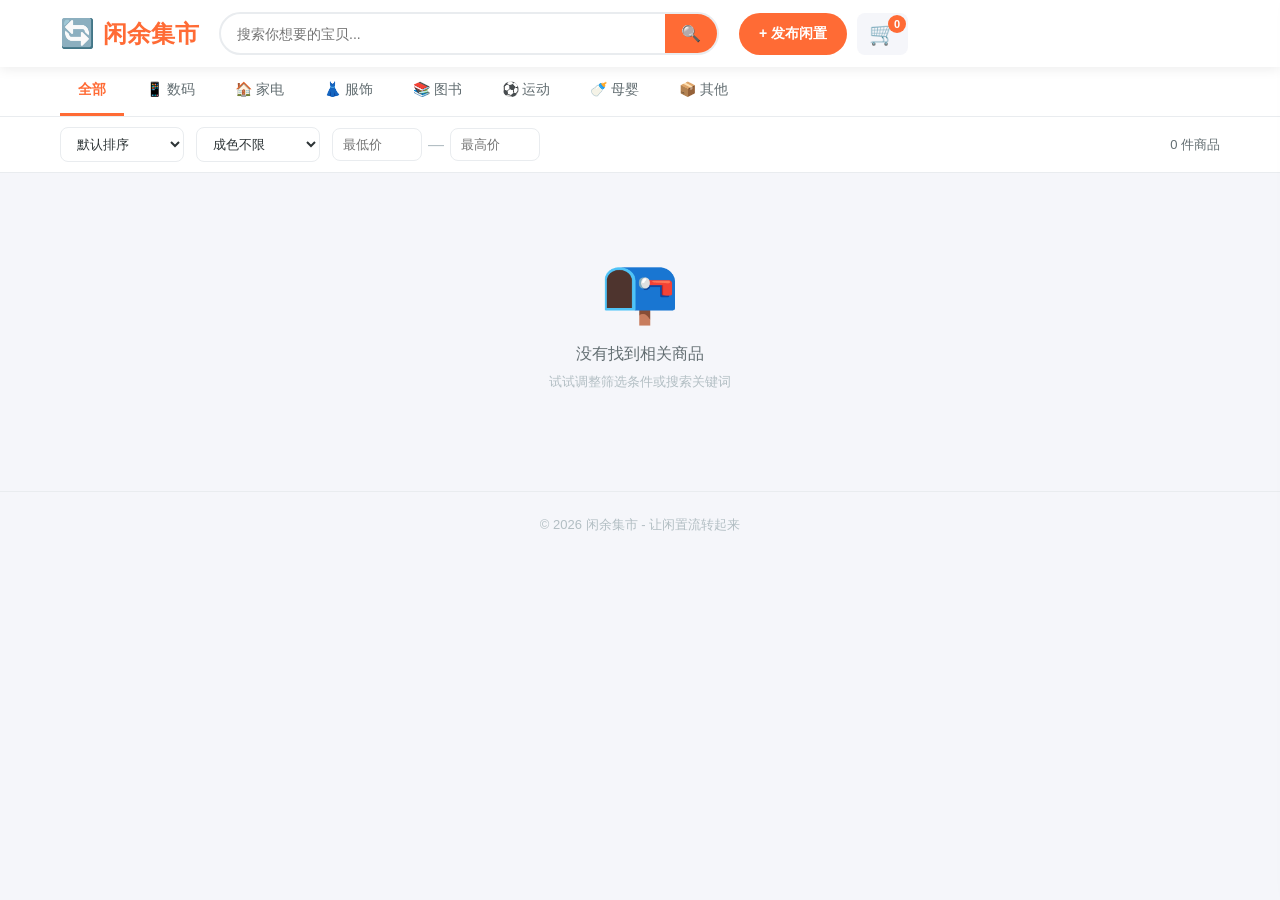
==== index.html @ 25006bd9 "初始化闲余集市二手交易平台" ====
﻿<!DOCTYPE html>
<html lang="zh-CN">
<head>
    <meta charset="UTF-8">
    <meta name="viewport" content="width=device-width, initial-scale=1.0">
    <title>闲余集市 - 二手交易平台</title>
    <link rel="stylesheet" href="style.css">
</head>
<body>
    <header class="header">
        <div class="header-inner">
            <div class="logo" onclick="location.reload()">
                <span class="logo-icon">🔄</span>
                <span class="logo-text">闲余集市</span>
            </div>
            <div class="search-bar">
                <input type="text" id="searchInput" placeholder="搜索你想要的宝贝..." oninput="filterProducts()">
                <button class="search-btn" onclick="filterProducts()">🔍</button>
            </div>
            <div class="header-actions">
                <button class="btn-sell" onclick="openSellModal()">+ 发布闲置</button>
                <button class="btn-cart" onclick="toggleCart()">
                    🛒 <span id="cartCount" class="cart-badge">0</span>
                </button>
            </div>
        </div>
    </header>
    <nav class="category-nav">
        <div class="category-inner">
            <button class="category-btn active" data-category="all" onclick="setCategory(`all`, this)">全部</button>
            <button class="category-btn" data-category="数码" onclick="setCategory(`数码`, this)">📱 数码</button>
            <button class="category-btn" data-category="家电" onclick="setCategory(`家电`, this)">🏠 家电</button>
            <button class="category-btn" data-category="服饰" onclick="setCategory(`服饰`, this)">👗 服饰</button>
            <button class="category-btn" data-category="图书" onclick="setCategory(`图书`, this)">📚 图书</button>
            <button class="category-btn" data-category="运动" onclick="setCategory(`运动`, this)">⚽ 运动</button>
            <button class="category-btn" data-category="母婴" onclick="setCategory(`母婴`, this)">🍼 母婴</button>
            <button class="category-btn" data-category="其他" onclick="setCategory(`其他`, this)">📦 其他</button>
        </div>
    </nav>
    <div class="filter-bar">
        <div class="filter-inner">
            <select id="sortSelect" onchange="filterProducts()">
                <option value="default">默认排序</option>
                <option value="price-asc">价格从低到高</option>
                <option value="price-desc">价格从高到低</option>
                <option value="newest">最新发布</option>
            </select>
            <select id="conditionSelect" onchange="filterProducts()">
                <option value="all">成色不限</option>
                <option value="全新">全新</option>
                <option value="九成新">九成新</option>
                <option value="八成新">八成新</option>
                <option value="七成新及以下">七成新及以下</option>
            </select>
            <div class="price-filter">
                <input type="number" id="priceMin" placeholder="最低价" onchange="filterProducts()">
                <span>—</span>
                <input type="number" id="priceMax" placeholder="最高价" onchange="filterProducts()">
            </div>
            <span id="resultCount" class="result-count"></span>
        </div>
    </div>
    <main class="main-content">
        <div id="productGrid" class="product-grid"></div>
        <div id="emptyState" class="empty-state" style="display:none;">
            <div class="empty-icon">📭</div>
            <p>没有找到相关商品</p>
            <p class="empty-hint">试试调整筛选条件或搜索关键词</p>
        </div>
    </main>
    <div id="detailModal" class="modal" onclick="if(event.target===this)closeDetail()">
        <div class="modal-content">
            <button class="modal-close" onclick="closeDetail()">✕</button>
            <div class="detail-body" id="detailBody"></div>
        </div>
    </div>
    <div id="sellModal" class="modal" onclick="if(event.target===this)closeSellModal()">
        <div class="modal-content sell-modal">
            <button class="modal-close" onclick="closeSellModal()">✕</button>
            <h2>发布闲置物品</h2>
            <form id="sellForm" onsubmit="publishProduct(event)">
                <div class="form-group">
                    <label>商品名称 *</label>
                    <input type="text" id="sellTitle" required placeholder="请输入商品名称">
                </div>
                <div class="form-group">
                    <label>分类 *</label>
                    <select id="sellCategory" required>
                        <option value="">请选择分类</option>
                        <option value="数码">数码</option>
                        <option value="家电">家电</option>
                        <option value="服饰">服饰</option>
                        <option value="图书">图书</option>
                        <option value="运动">运动</option>
                        <option value="母婴">母婴</option>
                        <option value="其他">其他</option>
                    </select>
                </div>
                <div class="form-group">
                    <label>价格（元）*</label>
                    <input type="number" id="sellPrice" required placeholder="请输入价格" min="0" step="0.01">
                </div>
                <div class="form-group">
                    <label>成色 *</label>
                    <select id="sellCondition" required>
                        <option value="">请选择成色</option>
                        <option value="全新">全新</option>
                        <option value="九成新">九成新</option>
                        <option value="八成新">八成新</option>
                        <option value="七成新及以下">七成新及以下</option>
                    </select>
                </div>
                <div class="form-group">
                    <label>商品描述</label>
                    <textarea id="sellDesc" rows="3" placeholder="描述一下你的闲置物品吧..."></textarea>
                </div>
                <div class="form-group">
                    <label>卖家昵称 *</label>
                    <input type="text" id="sellSeller" required placeholder="你的昵称">
                </div>
                <div class="form-group">
                    <label>联系方式</label>
                    <input type="text" id="sellContact" placeholder="手机号/微信号（可选）">
                </div>
                <button type="submit" class="btn-publish">发布商品</button>
            </form>
        </div>
    </div>
    <div id="cartOverlay" class="cart-overlay" onclick="toggleCart()"></div>
    <div id="cartPanel" class="cart-panel">
        <div class="cart-header">
            <h3>🛒 我的购物车</h3>
            <button onclick="toggleCart()">✕</button>
        </div>
        <div id="cartItems" class="cart-items"></div>
        <div id="cartEmpty" class="cart-empty">
            <p>🛍️</p>
            <p>购物车空空如也</p>
            <p class="cart-empty-hint">快去逛逛吧~</p>
        </div>
        <div class="cart-footer" id="cartFooter" style="display:none;">
            <div class="cart-total">
                <span>合计：</span>
                <span id="cartTotal" class="cart-total-price">¥0.00</span>
            </div>
            <button class="btn-checkout" onclick="checkout()">立即结算</button>
        </div>
    </div>
    <footer class="footer">
        <p>© 2026 闲余集市 - 让闲置流转起来</p>
    </footer>
    <script src="data.js"></script>
    <script src="script.js"></script>
</body>
</html>
---- style.css ----
﻿/* ===== 基础重置与变量 ===== */
* { margin: 0; padding: 0; box-sizing: border-box; }

:root {
    --primary: #ff6b35;
    --primary-dark: #e55a2b;
    --primary-light: #fff0eb;
    --bg: #f5f6fa;
    --white: #ffffff;
    --text: #2d3436;
    --text-light: #636e72;
    --text-lighter: #b2bec3;
    --border: #e9ecef;
    --shadow: 0 2px 12px rgba(0,0,0,0.08);
    --shadow-lg: 0 8px 30px rgba(0,0,0,0.12);
    --radius: 12px;
    --radius-sm: 8px;
    --transition: 0.2s ease;
}

body {
    font-family: -apple-system, BlinkMacSystemFont, "Segoe UI", "PingFang SC", "Microsoft YaHei", sans-serif;
    background: var(--bg);
    color: var(--text);
    min-height: 100vh;
}

/* ===== 顶部导航 ===== */
.header {
    background: var(--white);
    box-shadow: var(--shadow);
    position: sticky;
    top: 0;
    z-index: 100;
}

.header-inner {
    max-width: 1200px;
    margin: 0 auto;
    padding: 12px 20px;
    display: flex;
    align-items: center;
    gap: 20px;
}

.logo {
    display: flex;
    align-items: center;
    gap: 8px;
    cursor: pointer;
    flex-shrink: 0;
}

.logo-icon { font-size: 28px; }

.logo-text {
    font-size: 24px;
    font-weight: 700;
    color: var(--primary);
}

.search-bar {
    flex: 1;
    display: flex;
    max-width: 500px;
    border: 2px solid var(--border);
    border-radius: 24px;
    overflow: hidden;
    transition: border-color var(--transition);
}

.search-bar:focus-within { border-color: var(--primary); }

.search-bar input {
    flex: 1;
    border: none;
    outline: none;
    padding: 10px 16px;
    font-size: 14px;
    background: transparent;
}

.search-btn {
    border: none;
    background: var(--primary);
    color: white;
    padding: 10px 16px;
    cursor: pointer;
    font-size: 16px;
    transition: background var(--transition);
}

.search-btn:hover { background: var(--primary-dark); }

.header-actions {
    display: flex;
    gap: 10px;
    flex-shrink: 0;
}

.btn-sell {
    background: var(--primary);
    color: white;
    border: none;
    padding: 10px 20px;
    border-radius: 24px;
    font-size: 14px;
    font-weight: 600;
    cursor: pointer;
    transition: background var(--transition);
}

.btn-sell:hover { background: var(--primary-dark); }

.btn-cart {
    position: relative;
    background: var(--bg);
    border: none;
    font-size: 22px;
    padding: 8px 12px;
    border-radius: var(--radius-sm);
    cursor: pointer;
    transition: background var(--transition);
}

.btn-cart:hover { background: var(--border); }

.cart-badge {
    position: absolute;
    top: 2px;
    right: 2px;
    background: var(--primary);
    color: white;
    font-size: 11px;
    font-weight: 700;
    width: 18px;
    height: 18px;
    border-radius: 50%;
    display: flex;
    align-items: center;
    justify-content: center;
}

/* ===== 分类导航 ===== */
.category-nav {
    background: var(--white);
    border-bottom: 1px solid var(--border);
}

.category-inner {
    max-width: 1200px;
    margin: 0 auto;
    padding: 0 20px;
    display: flex;
    gap: 4px;
    overflow-x: auto;
}

.category-btn {
    background: none;
    border: none;
    padding: 14px 18px;
    font-size: 14px;
    color: var(--text-light);
    cursor: pointer;
    white-space: nowrap;
    border-bottom: 3px solid transparent;
    transition: all var(--transition);
}

.category-btn:hover { color: var(--primary); }
.category-btn.active {
    color: var(--primary);
    border-bottom-color: var(--primary);
    font-weight: 600;
}

/* ===== 筛选栏 ===== */
.filter-bar {
    background: var(--white);
    border-bottom: 1px solid var(--border);
}

.filter-inner {
    max-width: 1200px;
    margin: 0 auto;
    padding: 10px 20px;
    display: flex;
    align-items: center;
    gap: 12px;
    flex-wrap: wrap;
}

.filter-inner select {
    padding: 8px 12px;
    border: 1px solid var(--border);
    border-radius: var(--radius-sm);
    font-size: 13px;
    color: var(--text);
    background: var(--white);
    cursor: pointer;
    outline: none;
}

.filter-inner select:focus { border-color: var(--primary); }

.price-filter {
    display: flex;
    align-items: center;
    gap: 6px;
}

.price-filter input {
    width: 90px;
    padding: 8px 10px;
    border: 1px solid var(--border);
    border-radius: var(--radius-sm);
    font-size: 13px;
    outline: none;
}

.price-filter input:focus { border-color: var(--primary); }
.price-filter span { color: var(--text-lighter); }

.result-count {
    margin-left: auto;
    font-size: 13px;
    color: var(--text-light);
}

/* ===== 商品列表 ===== */
.main-content {
    max-width: 1200px;
    margin: 0 auto;
    padding: 20px;
}

.product-grid {
    display: grid;
    grid-template-columns: repeat(auto-fill, minmax(260px, 1fr));
    gap: 16px;
}

.product-card {
    background: var(--white);
    border-radius: var(--radius);
    overflow: hidden;
    box-shadow: var(--shadow);
    cursor: pointer;
    transition: transform var(--transition), box-shadow var(--transition);
}

.product-card:hover {
    transform: translateY(-4px);
    box-shadow: var(--shadow-lg);
}

.product-image {
    width: 100%;
    height: 200px;
    object-fit: cover;
    background: linear-gradient(135deg, #667eea 0%, #764ba2 100%);
    display: flex;
    align-items: center;
    justify-content: center;
    font-size: 64px;
    position: relative;
}

.product-condition {
    position: absolute;
    top: 10px;
    right: 10px;
    background: rgba(0,0,0,0.6);
    color: white;
    padding: 4px 10px;
    border-radius: 12px;
    font-size: 12px;
}

.product-info {
    padding: 16px;
}

.product-title {
    font-size: 15px;
    font-weight: 600;
    margin-bottom: 8px;
    display: -webkit-box;
    -webkit-line-clamp: 2;
    -webkit-box-orient: vertical;
    overflow: hidden;
    line-height: 1.4;
    min-height: 42px;
}

.product-price {
    font-size: 22px;
    font-weight: 700;
    color: var(--primary);
    margin-bottom: 8px;
}

.product-price .unit {
    font-size: 14px;
    font-weight: 500;
}

.product-meta {
    display: flex;
    justify-content: space-between;
    align-items: center;
    font-size: 12px;
    color: var(--text-light);
}

.product-seller {
    display: flex;
    align-items: center;
    gap: 4px;
}

.product-seller::before {
    content: "👤";
    font-size: 13px;
}

/* ===== 空状态 ===== */
.empty-state {
    text-align: center;
    padding: 60px 20px;
    color: var(--text-light);
}

.empty-icon {
    font-size: 64px;
    margin-bottom: 16px;
}

.empty-hint {
    font-size: 13px;
    color: var(--text-lighter);
    margin-top: 8px;
}

/* ===== 弹窗 ===== */
.modal {
    display: none;
    position: fixed;
    top: 0;
    left: 0;
    width: 100%;
    height: 100%;
    background: rgba(0,0,0,0.5);
    z-index: 200;
    justify-content: center;
    align-items: center;
    padding: 20px;
}

.modal.active {
    display: flex;
}

.modal-content {
    background: var(--white);
    border-radius: var(--radius);
    max-width: 600px;
    width: 100%;
    max-height: 90vh;
    overflow-y: auto;
    position: relative;
    padding: 30px;
    animation: modalIn 0.3s ease;
}

@keyframes modalIn {
    from { transform: scale(0.95); opacity: 0; }
    to   { transform: scale(1);    opacity: 1; }
}

.modal-close {
    position: absolute;
    top: 15px;
    right: 15px;
    background: var(--bg);
    border: none;
    width: 32px;
    height: 32px;
    border-radius: 50%;
    font-size: 16px;
    cursor: pointer;
    display: flex;
    align-items: center;
    justify-content: center;
    transition: background var(--transition);
}

.modal-close:hover { background: var(--border); }

/* 详情弹窗 */
.detail-image {
    width: 100%;
    height: 300px;
    object-fit: cover;
    border-radius: var(--radius-sm);
    background: linear-gradient(135deg, #667eea 0%, #764ba2 100%);
    display: flex;
    align-items: center;
    justify-content: center;
    font-size: 80px;
    margin-bottom: 20px;
}

.detail-title {
    font-size: 22px;
    font-weight: 700;
    margin-bottom: 10px;
}

.detail-price {
    font-size: 28px;
    font-weight: 700;
    color: var(--primary);
    margin-bottom: 15px;
}

.detail-meta {
    display: flex;
    gap: 20px;
    margin-bottom: 15px;
    font-size: 14px;
    color: var(--text-light);
    flex-wrap: wrap;
}

.detail-meta span {
    background: var(--bg);
    padding: 6px 12px;
    border-radius: 20px;
}

.detail-desc {
    font-size: 14px;
    line-height: 1.8;
    color: var(--text-light);
    margin-bottom: 20px;
    white-space: pre-line;
}

.detail-actions {
    display: flex;
    gap: 10px;
}

.btn-add-cart {
    flex: 1;
    background: var(--primary);
    color: white;
    border: none;
    padding: 14px;
    border-radius: var(--radius-sm);
    font-size: 16px;
    font-weight: 600;
    cursor: pointer;
    transition: background var(--transition);
}

.btn-add-cart:hover { background: var(--primary-dark); }

.btn-contact {
    background: var(--bg);
    color: var(--text);
    border: 1px solid var(--border);
    padding: 14px 24px;
    border-radius: var(--radius-sm);
    font-size: 14px;
    cursor: pointer;
    transition: background var(--transition);
}

.btn-contact:hover { background: var(--border); }

/* 发布表单 */
.sell-modal { max-width: 500px; }

.sell-modal h2 {
    font-size: 20px;
    margin-bottom: 20px;
    color: var(--text);
}

.form-group {
    margin-bottom: 16px;
}

.form-group label {
    display: block;
    font-size: 13px;
    font-weight: 600;
    margin-bottom: 6px;
    color: var(--text-light);
}

.form-group input,
.form-group select,
.form-group textarea {
    width: 100%;
    padding: 10px 14px;
    border: 1px solid var(--border);
    border-radius: var(--radius-sm);
    font-size: 14px;
    outline: none;
    font-family: inherit;
    transition: border-color var(--transition);
}

.form-group input:focus,
.form-group select:focus,
.form-group textarea:focus {
    border-color: var(--primary);
}

.form-group textarea { resize: vertical; }

.btn-publish {
    width: 100%;
    background: var(--primary);
    color: white;
    border: none;
    padding: 14px;
    border-radius: var(--radius-sm);
    font-size: 16px;
    font-weight: 600;
    cursor: pointer;
    transition: background var(--transition);
}

.btn-publish:hover { background: var(--primary-dark); }

/* ===== 购物车面板 ===== */
.cart-overlay {
    display: none;
    position: fixed;
    top: 0;
    left: 0;
    width: 100%;
    height: 100%;
    background: rgba(0,0,0,0.4);
    z-index: 300;
}

.cart-overlay.active { display: block; }

.cart-panel {
    position: fixed;
    top: 0;
    right: -420px;
    width: 400px;
    height: 100%;
    background: var(--white);
    z-index: 301;
    box-shadow: -4px 0 20px rgba(0,0,0,0.1);
    transition: right 0.3s ease;
    display: flex;
    flex-direction: column;
}

.cart-panel.active { right: 0; }

.cart-header {
    display: flex;
    justify-content: space-between;
    align-items: center;
    padding: 20px;
    border-bottom: 1px solid var(--border);
}

.cart-header h3 { font-size: 18px; }

.cart-header button {
    background: none;
    border: none;
    font-size: 20px;
    cursor: pointer;
    color: var(--text-light);
}

.cart-items {
    flex: 1;
    overflow-y: auto;
    padding: 15px 20px;
}

.cart-item {
    display: flex;
    gap: 12px;
    padding: 12px 0;
    border-bottom: 1px solid var(--border);
}

.cart-item-image {
    width: 70px;
    height: 70px;
    border-radius: var(--radius-sm);
    background: linear-gradient(135deg, #667eea 0%, #764ba2 100%);
    display: flex;
    align-items: center;
    justify-content: center;
    font-size: 28px;
    flex-shrink: 0;
}

.cart-item-info {
    flex: 1;
    min-width: 0;
}

.cart-item-title {
    font-size: 14px;
    font-weight: 600;
    margin-bottom: 4px;
    overflow: hidden;
    text-overflow: ellipsis;
    white-space: nowrap;
}

.cart-item-price {
    font-size: 16px;
    font-weight: 700;
    color: var(--primary);
}

.cart-item-remove {
    background: none;
    border: none;
    color: #e74c3c;
    cursor: pointer;
    font-size: 13px;
    padding: 4px 8px;
}

.cart-empty {
    flex: 1;
    display: flex;
    flex-direction: column;
    align-items: center;
    justify-content: center;
    color: var(--text-lighter);
    font-size: 16px;
}

.cart-empty p:first-child { font-size: 48px; margin-bottom: 10px; }

.cart-empty-hint { font-size: 13px !important; margin-top: 6px; }

.cart-footer {
    padding: 16px 20px;
    border-top: 1px solid var(--border);
    background: var(--bg);
}

.cart-total {
    display: flex;
    justify-content: space-between;
    align-items: center;
    margin-bottom: 12px;
    font-size: 15px;
}

.cart-total-price {
    font-size: 22px;
    font-weight: 700;
    color: var(--primary);
}

.btn-checkout {
    width: 100%;
    background: var(--primary);
    color: white;
    border: none;
    padding: 14px;
    border-radius: var(--radius-sm);
    font-size: 16px;
    font-weight: 600;
    cursor: pointer;
    transition: background var(--transition);
}

.btn-checkout:hover { background: var(--primary-dark); }

/* ===== 页脚 ===== */
.footer {
    text-align: center;
    padding: 24px 20px;
    color: var(--text-lighter);
    font-size: 13px;
    border-top: 1px solid var(--border);
    margin-top: 20px;
}

/* ===== 响应式 ===== */
@media (max-width: 768px) {
    .header-inner {
        flex-wrap: wrap;
        gap: 10px;
    }

    .search-bar { order: 3; max-width: 100%; flex-basis: 100%; }

    .product-grid {
        grid-template-columns: repeat(auto-fill, minmax(160px, 1fr));
        gap: 10px;
    }

    .product-image { height: 150px; font-size: 48px; }
    .product-title { font-size: 13px; min-height: 36px; }
    .product-price { font-size: 18px; }

    .filter-inner { gap: 8px; }

    .cart-panel { width: 320px; right: -340px; }

    .modal-content { padding: 20px; }
    .detail-image { height: 200px; }
}

@media (max-width: 480px) {
    .category-inner { gap: 0; }
    .category-btn { padding: 12px 12px; font-size: 12px; }

    .btn-sell { padding: 8px 14px; font-size: 12px; }
    .logo-text { font-size: 18px; }

    .product-grid {
        grid-template-columns: repeat(2, 1fr);
        gap: 8px;
    }
}
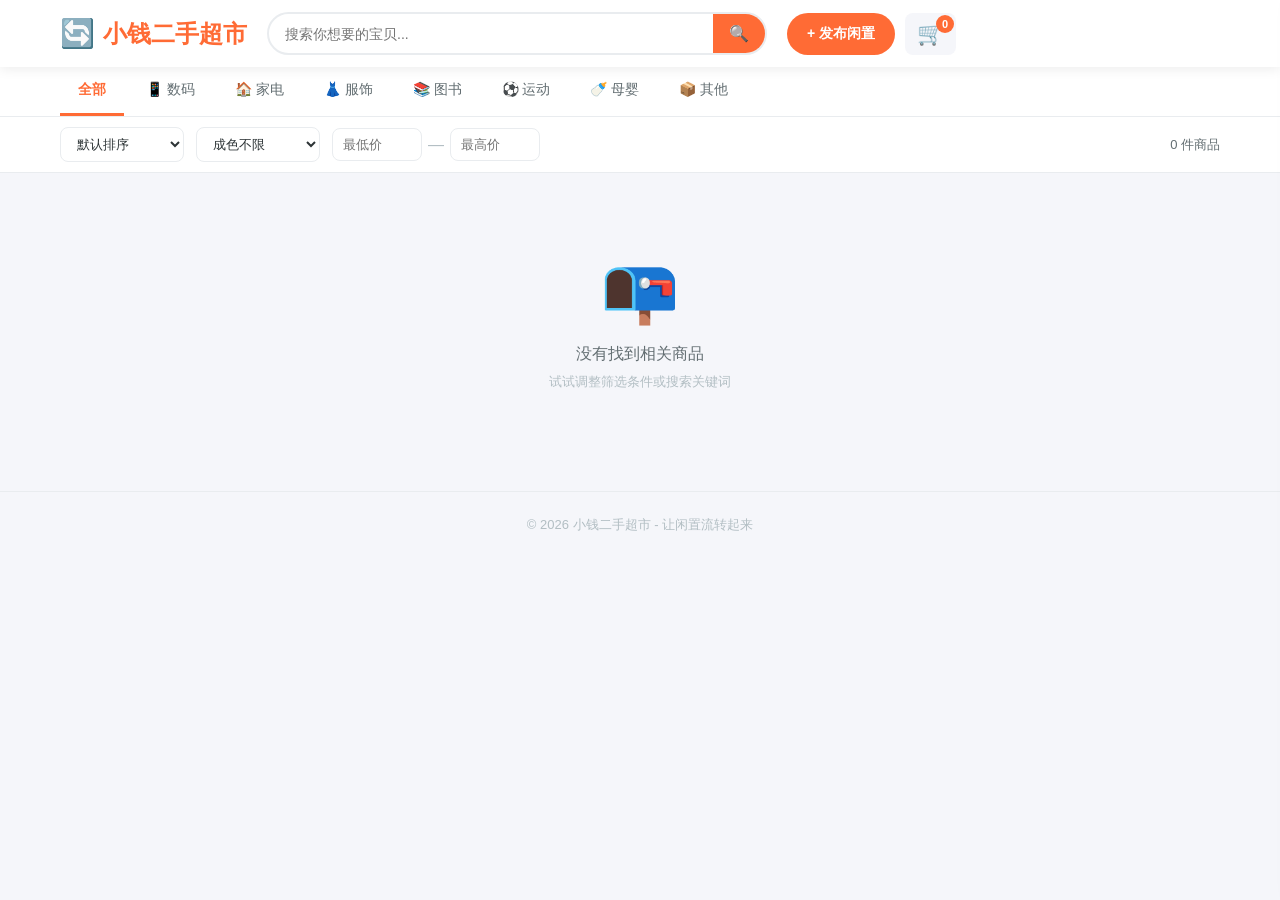
==== commit ebe80258: "更名为小钱二手超市" ====
--- a/index.html
+++ b/index.html
@@ -3,7 +3,7 @@
 <head>
     <meta charset="UTF-8">
     <meta name="viewport" content="width=device-width, initial-scale=1.0">
-    <title>闲余集市 - 二手交易平台</title>
+    <title>小钱二手超市 - 二手交易平台</title>
     <link rel="stylesheet" href="style.css">
 </head>
 <body>
@@ -11,7 +11,7 @@
         <div class="header-inner">
             <div class="logo" onclick="location.reload()">
                 <span class="logo-icon">🔄</span>
-                <span class="logo-text">闲余集市</span>
+                <span class="logo-text">小钱二手超市</span>
             </div>
             <div class="search-bar">
                 <input type="text" id="searchInput" placeholder="搜索你想要的宝贝..." oninput="filterProducts()">
@@ -147,7 +147,7 @@
         </div>
     </div>
     <footer class="footer">
-        <p>© 2026 闲余集市 - 让闲置流转起来</p>
+        <p>© 2026 小钱二手超市 - 让闲置流转起来</p>
     </footer>
     <script src="data.js"></script>
     <script src="script.js"></script>
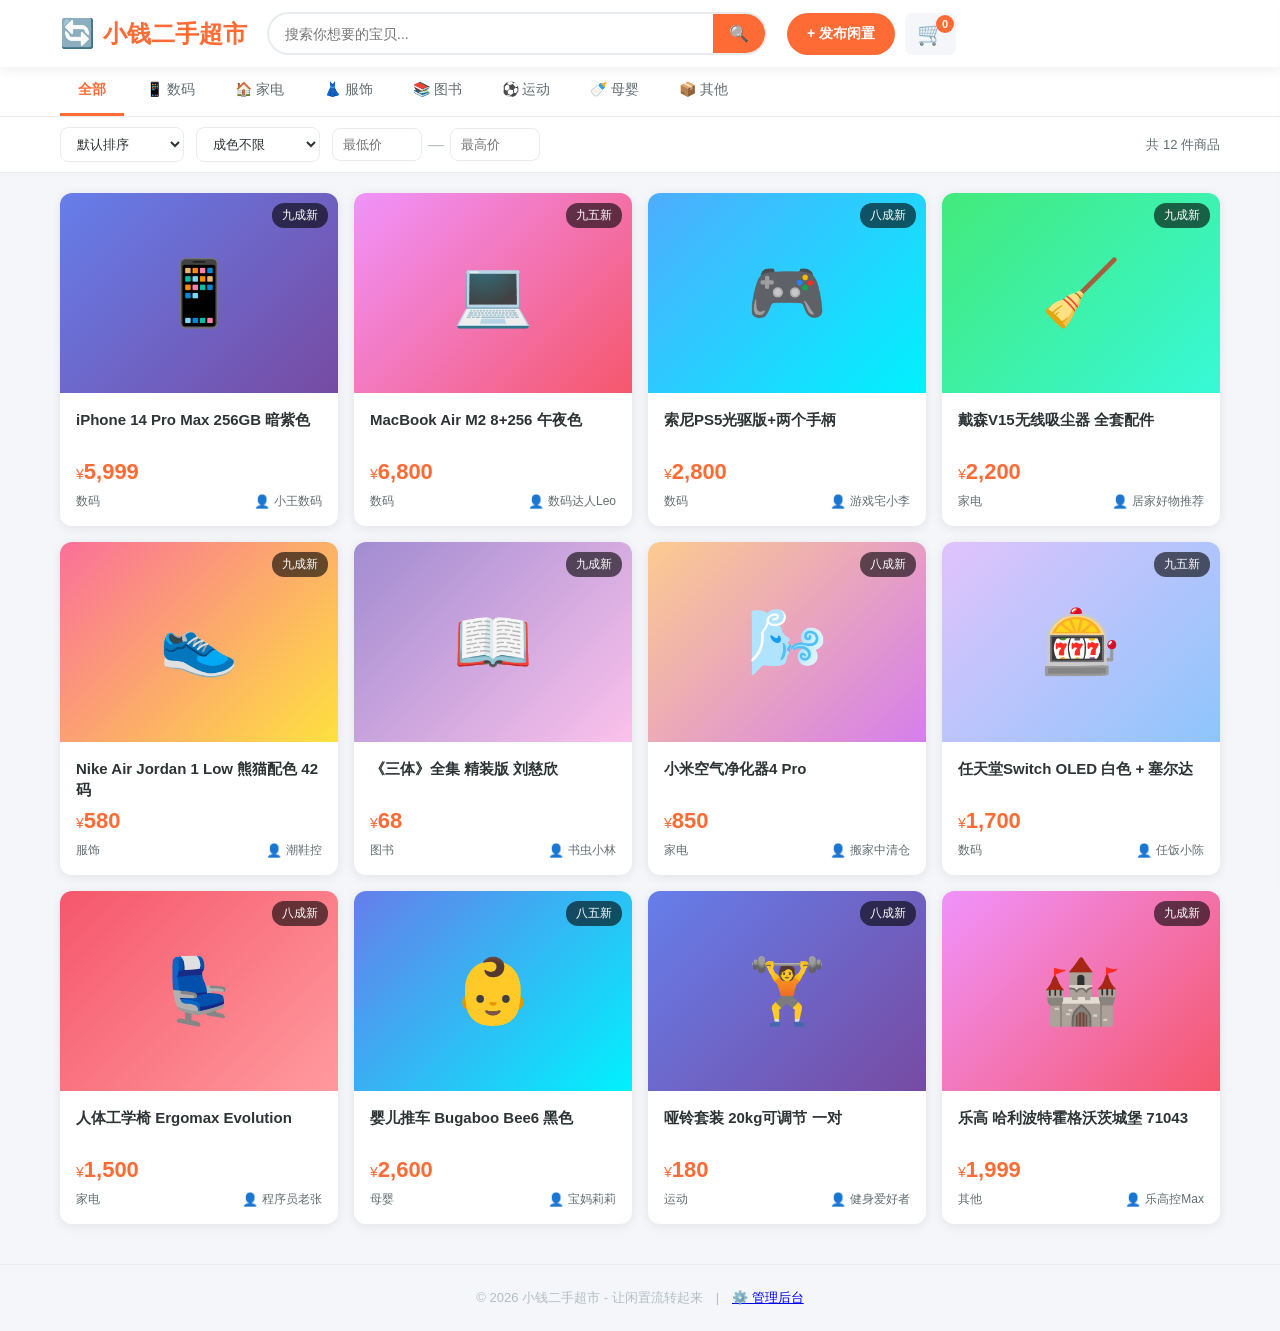
==== commit 4e7a8891: "Add files via upload" ====
--- a/index.html
+++ b/index.html
@@ -146,10 +146,8 @@
             <button class="btn-checkout" onclick="checkout()">立即结算</button>
         </div>
     </div>
-    <footer class="footer">
-        <p>© 2026 小钱二手超市 - 让闲置流转起来</p>
-    </footer>
+    <footer class="footer"><p>© 2026 小钱二手超市 - 让闲置流转起来 | <a href="admin.html">⚙️ 管理后台</a></p></footer>
     <script src="data.js"></script>
     <script src="script.js"></script>
 </body>
-</html>
+</html>
--- a/style.css
+++ b/style.css
@@ -736,4 +736,311 @@
         grid-template-columns: repeat(2, 1fr);
         gap: 8px;
     }
-}
+}
+
+/* ===== 管理后台样式 ===== */
+
+/* 登录页 */
+.login-screen {
+    display: flex;
+    justify-content: center;
+    align-items: center;
+    min-height: 100vh;
+    background: linear-gradient(135deg, #667eea 0%, #764ba2 100%);
+}
+
+.login-card {
+    background: white;
+    padding: 40px;
+    border-radius: 16px;
+    box-shadow: 0 20px 60px rgba(0,0,0,0.2);
+    text-align: center;
+    width: 360px;
+    max-width: 90vw;
+}
+
+.login-icon { font-size: 48px; margin-bottom: 16px; }
+
+.login-card h2 {
+    font-size: 22px;
+    margin-bottom: 20px;
+    color: #2d3436;
+}
+
+.login-card input {
+    width: 100%;
+    padding: 12px 16px;
+    border: 2px solid #e9ecef;
+    border-radius: 10px;
+    font-size: 15px;
+    text-align: center;
+    outline: none;
+    margin-bottom: 16px;
+    transition: border-color 0.2s;
+}
+
+.login-card input:focus { border-color: #667eea; }
+
+.login-card button {
+    width: 100%;
+    padding: 12px;
+    background: #667eea;
+    color: white;
+    border: none;
+    border-radius: 10px;
+    font-size: 16px;
+    font-weight: 600;
+    cursor: pointer;
+    transition: background 0.2s;
+}
+
+.login-card button:hover { background: #5a6fd6; }
+
+.login-error {
+    color: #e74c3c;
+    font-size: 13px;
+    margin-top: 8px;
+    min-height: 20px;
+}
+
+.back-link {
+    display: inline-block;
+    margin-top: 16px;
+    color: #636e72;
+    text-decoration: none;
+    font-size: 13px;
+}
+
+.back-link:hover { color: #667eea; }
+
+/* 管理头部 */
+.admin-header {
+    background: #2d3436;
+    color: white;
+}
+
+.admin-header-inner {
+    max-width: 1200px;
+    margin: 0 auto;
+    padding: 16px 20px;
+    display: flex;
+    justify-content: space-between;
+    align-items: center;
+    flex-wrap: wrap;
+    gap: 10px;
+}
+
+.admin-header h1 {
+    font-size: 18px;
+    font-weight: 600;
+}
+
+.admin-header-actions {
+    display: flex;
+    gap: 10px;
+    align-items: center;
+}
+
+.btn-back {
+    color: #dfe6e9;
+    text-decoration: none;
+    font-size: 13px;
+    padding: 6px 14px;
+    border: 1px solid #636e72;
+    border-radius: 6px;
+    transition: all 0.2s;
+}
+
+.btn-back:hover { background: #636e72; color: white; }
+
+.btn-logout {
+    background: #e74c3c;
+    color: white;
+    border: none;
+    padding: 6px 16px;
+    border-radius: 6px;
+    font-size: 13px;
+    cursor: pointer;
+    transition: background 0.2s;
+}
+
+.btn-logout:hover { background: #c0392b; }
+
+/* 统计卡片 */
+.admin-stats {
+    max-width: 1200px;
+    margin: 20px auto;
+    padding: 0 20px;
+    display: grid;
+    grid-template-columns: repeat(auto-fit, minmax(220px, 1fr));
+    gap: 16px;
+}
+
+.stat-card {
+    background: white;
+    border-radius: 12px;
+    padding: 20px;
+    display: flex;
+    align-items: center;
+    gap: 16px;
+    box-shadow: 0 2px 12px rgba(0,0,0,0.06);
+}
+
+.stat-icon {
+    font-size: 36px;
+    background: #f5f6fa;
+    width: 60px;
+    height: 60px;
+    display: flex;
+    align-items: center;
+    justify-content: center;
+    border-radius: 12px;
+    flex-shrink: 0;
+}
+
+.stat-info { flex: 1; }
+
+.stat-value {
+    font-size: 24px;
+    font-weight: 700;
+    color: #2d3436;
+}
+
+.stat-label {
+    font-size: 13px;
+    color: #636e72;
+    margin-top: 2px;
+}
+
+/* 管理工具栏 */
+.admin-toolbar {
+    max-width: 1200px;
+    margin: 0 auto;
+    padding: 16px 20px;
+    display: flex;
+    gap: 10px;
+    align-items: center;
+    flex-wrap: wrap;
+}
+
+.admin-search {
+    flex: 1;
+    max-width: 300px;
+    padding: 10px 16px;
+    border: 1px solid #e9ecef;
+    border-radius: 8px;
+    font-size: 14px;
+    outline: none;
+}
+
+.admin-search:focus { border-color: #667eea; }
+
+.admin-select {
+    padding: 10px 14px;
+    border: 1px solid #e9ecef;
+    border-radius: 8px;
+    font-size: 14px;
+    outline: none;
+    background: white;
+}
+
+.btn-add-product {
+    margin-left: auto;
+    background: #667eea;
+    color: white;
+    border: none;
+    padding: 10px 20px;
+    border-radius: 8px;
+    font-size: 14px;
+    font-weight: 600;
+    cursor: pointer;
+    transition: background 0.2s;
+}
+
+.btn-add-product:hover { background: #5a6fd6; }
+
+/* 管理表格 */
+.admin-table-wrap {
+    max-width: 1200px;
+    margin: 0 auto 40px;
+    padding: 0 20px;
+    overflow-x: auto;
+}
+
+.admin-table {
+    width: 100%;
+    border-collapse: collapse;
+    background: white;
+    border-radius: 12px;
+    overflow: hidden;
+    box-shadow: 0 2px 12px rgba(0,0,0,0.06);
+}
+
+.admin-table th {
+    background: #f5f6fa;
+    padding: 14px 12px;
+    text-align: left;
+    font-size: 12px;
+    font-weight: 700;
+    color: #636e72;
+    text-transform: uppercase;
+    letter-spacing: 0.5px;
+    white-space: nowrap;
+}
+
+.admin-table td {
+    padding: 12px;
+    border-bottom: 1px solid #f1f2f6;
+    font-size: 13px;
+    color: #2d3436;
+}
+
+.admin-table tr:last-child td { border-bottom: none; }
+.admin-table tr:hover td { background: #fafbfc; }
+
+.td-icon { font-size: 24px; text-align: center; }
+.td-title { max-width: 200px; overflow: hidden; text-overflow: ellipsis; white-space: nowrap; }
+.td-price { font-weight: 700; color: #ff6b35; white-space: nowrap; }
+
+.tag-category {
+    background: #667eea15;
+    color: #667eea;
+    padding: 3px 10px;
+    border-radius: 12px;
+    font-size: 12px;
+    font-weight: 600;
+    white-space: nowrap;
+}
+
+.td-actions { white-space: nowrap; }
+
+.btn-edit, .btn-delete {
+    background: none;
+    border: none;
+    font-size: 16px;
+    cursor: pointer;
+    padding: 4px 8px;
+    border-radius: 4px;
+    transition: background 0.15s;
+}
+
+.btn-edit:hover { background: #f5f6fa; }
+.btn-delete:hover { background: #fee; }
+
+.admin-empty {
+    text-align: center;
+    padding: 40px;
+    color: #b2bec3;
+    font-size: 15px;
+    background: white;
+    border-radius: 12px;
+}
+
+/* 响应式适配 */
+@media (max-width: 768px) {
+    .admin-stats { grid-template-columns: repeat(2, 1fr); }
+    .admin-toolbar { flex-direction: column; align-items: stretch; }
+    .admin-search { max-width: none; }
+    .btn-add-product { margin-left: 0; }
+    .td-title { max-width: 120px; }
+}
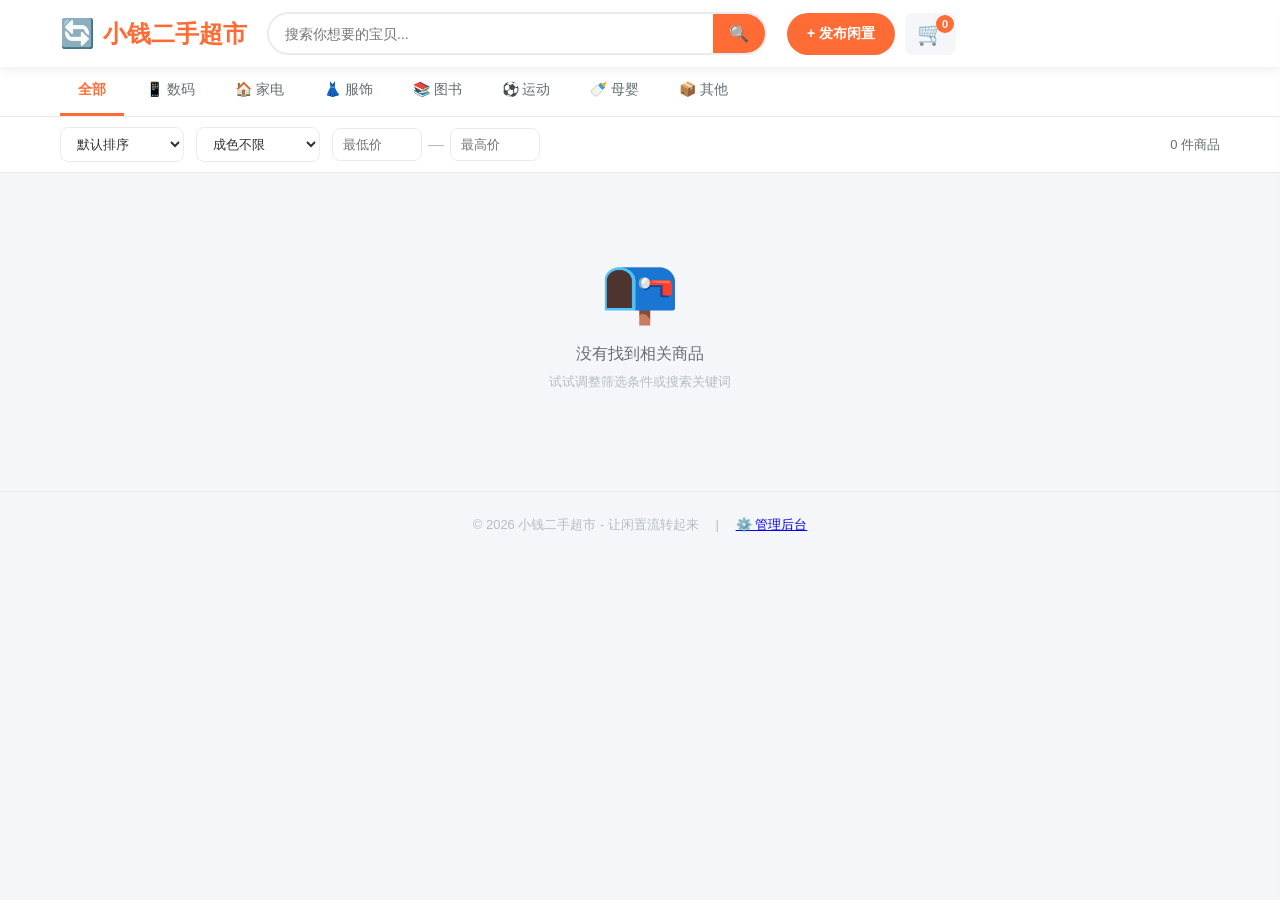
==== commit 750101d2: "Add files via upload" ====
--- a/index.html
+++ b/index.html
@@ -27,14 +27,14 @@
     </header>
     <nav class="category-nav">
         <div class="category-inner">
-            <button class="category-btn active" data-category="all" onclick="setCategory(`all`, this)">全部</button>
-            <button class="category-btn" data-category="数码" onclick="setCategory(`数码`, this)">📱 数码</button>
-            <button class="category-btn" data-category="家电" onclick="setCategory(`家电`, this)">🏠 家电</button>
-            <button class="category-btn" data-category="服饰" onclick="setCategory(`服饰`, this)">👗 服饰</button>
-            <button class="category-btn" data-category="图书" onclick="setCategory(`图书`, this)">📚 图书</button>
-            <button class="category-btn" data-category="运动" onclick="setCategory(`运动`, this)">⚽ 运动</button>
-            <button class="category-btn" data-category="母婴" onclick="setCategory(`母婴`, this)">🍼 母婴</button>
-            <button class="category-btn" data-category="其他" onclick="setCategory(`其他`, this)">📦 其他</button>
+            <button class="category-btn active" data-category="all" onclick="setCategory('all', this)">全部</button>
+            <button class="category-btn" data-category="数码" onclick="setCategory('数码', this)">📱 数码</button>
+            <button class="category-btn" data-category="家电" onclick="setCategory('家电', this)">🏠 家电</button>
+            <button class="category-btn" data-category="服饰" onclick="setCategory('服饰', this)">👗 服饰</button>
+            <button class="category-btn" data-category="图书" onclick="setCategory('图书', this)">📚 图书</button>
+            <button class="category-btn" data-category="运动" onclick="setCategory('运动', this)">⚽ 运动</button>
+            <button class="category-btn" data-category="母婴" onclick="setCategory('母婴', this)">🍼 母婴</button>
+            <button class="category-btn" data-category="其他" onclick="setCategory('其他', this)">📦 其他</button>
         </div>
     </nav>
     <div class="filter-bar">
@@ -79,74 +79,63 @@
             <button class="modal-close" onclick="closeSellModal()">✕</button>
             <h2>发布闲置物品</h2>
             <form id="sellForm" onsubmit="publishProduct(event)">
-                <div class="form-group">
-                    <label>商品名称 *</label>
-                    <input type="text" id="sellTitle" required placeholder="请输入商品名称">
-                </div>
-                <div class="form-group">
-                    <label>分类 *</label>
-                    <select id="sellCategory" required>
-                        <option value="">请选择分类</option>
-                        <option value="数码">数码</option>
-                        <option value="家电">家电</option>
-                        <option value="服饰">服饰</option>
-                        <option value="图书">图书</option>
-                        <option value="运动">运动</option>
-                        <option value="母婴">母婴</option>
-                        <option value="其他">其他</option>
-                    </select>
-                </div>
-                <div class="form-group">
-                    <label>价格（元）*</label>
-                    <input type="number" id="sellPrice" required placeholder="请输入价格" min="0" step="0.01">
-                </div>
-                <div class="form-group">
-                    <label>成色 *</label>
-                    <select id="sellCondition" required>
-                        <option value="">请选择成色</option>
-                        <option value="全新">全新</option>
-                        <option value="九成新">九成新</option>
-                        <option value="八成新">八成新</option>
-                        <option value="七成新及以下">七成新及以下</option>
-                    </select>
-                </div>
-                <div class="form-group">
-                    <label>商品描述</label>
-                    <textarea id="sellDesc" rows="3" placeholder="描述一下你的闲置物品吧..."></textarea>
-                </div>
-                <div class="form-group">
-                    <label>卖家昵称 *</label>
-                    <input type="text" id="sellSeller" required placeholder="你的昵称">
-                </div>
-                <div class="form-group">
-                    <label>联系方式</label>
-                    <input type="text" id="sellContact" placeholder="手机号/微信号（可选）">
-                </div>
+                <div class="form-group"><label>商品名称 *</label><input type="text" id="sellTitle" required placeholder="请输入商品名称"></div>
+                <div class="form-group"><label>分类 *</label><select id="sellCategory" required><option value="">请选择分类</option><option value="数码">数码</option><option value="家电">家电</option><option value="服饰">服饰</option><option value="图书">图书</option><option value="运动">运动</option><option value="母婴">母婴</option><option value="其他">其他</option></select></div>
+                <div class="form-group"><label>价格（元）*</label><input type="number" id="sellPrice" required placeholder="请输入价格" min="0" step="0.01"></div>
+                <div class="form-group"><label>成色 *</label><select id="sellCondition" required><option value="">请选择成色</option><option value="全新">全新</option><option value="九成新">九成新</option><option value="八成新">八成新</option><option value="七成新及以下">七成新及以下</option></select></div>
+                <div class="form-group"><label>商品描述</label><textarea id="sellDesc" rows="3" placeholder="描述一下你的闲置物品吧..."></textarea></div>
+                <div class="form-group"><label>卖家昵称 *</label><input type="text" id="sellSeller" required placeholder="你的昵称"></div>
+                <div class="form-group"><label>联系方式</label><input type="text" id="sellContact" placeholder="手机号/微信号（可选）"></div>
                 <button type="submit" class="btn-publish">发布商品</button>
             </form>
         </div>
     </div>
+
+    <!-- 付款弹窗 -->
+    <div id="payModal" class="modal" onclick="if(event.target===this)closePayModal()">
+        <div class="modal-content pay-modal">
+            <button class="modal-close" onclick="closePayModal()">✕</button>
+            <div id="payStep1">
+                <div class="pay-icon">💳</div>
+                <h2>确认付款</h2>
+                <div class="pay-product-info">
+                    <div class="pay-product-image" id="payImage"></div>
+                    <div class="pay-product-title" id="payTitle"></div>
+                    <div class="pay-product-price" id="payPrice"></div>
+                </div>
+                <div class="pay-methods">
+                    <label class="pay-method active"><input type="radio" name="payMethod" value="wechat" checked> 💚 微信支付</label>
+                    <label class="pay-method"><input type="radio" name="payMethod" value="alipay"> 💙 支付宝</label>
+                </div>
+                <button class="btn-pay-confirm" onclick="confirmPayment()">确认支付</button>
+                <p class="pay-hint">🔒 支付安全由平台保障</p>
+            </div>
+            <div id="payStep2" style="display:none;">
+                <div class="pay-success-icon">✅</div>
+                <h2 class="pay-success-title">支付成功！</h2>
+                <div class="pay-contact-reveal">
+                    <div class="contact-label">👤 卖家</div>
+                    <div class="contact-value" id="paySeller"></div>
+                    <div class="contact-label">📞 联系方式</div>
+                    <div class="contact-value contact-highlight" id="payContact"></div>
+                </div>
+                <p class="pay-contact-hint">请主动联系卖家完成线下交易</p>
+                <button class="btn-pay-done" onclick="closePayModal()">知道了</button>
+            </div>
+        </div>
+    </div>
+
     <div id="cartOverlay" class="cart-overlay" onclick="toggleCart()"></div>
     <div id="cartPanel" class="cart-panel">
-        <div class="cart-header">
-            <h3>🛒 我的购物车</h3>
-            <button onclick="toggleCart()">✕</button>
-        </div>
+        <div class="cart-header"><h3>🛒 我的购物车</h3><button onclick="toggleCart()">✕</button></div>
         <div id="cartItems" class="cart-items"></div>
-        <div id="cartEmpty" class="cart-empty">
-            <p>🛍️</p>
-            <p>购物车空空如也</p>
-            <p class="cart-empty-hint">快去逛逛吧~</p>
-        </div>
+        <div id="cartEmpty" class="cart-empty"><p>🛍️</p><p>购物车空空如也</p><p class="cart-empty-hint">快去逛逛吧~</p></div>
         <div class="cart-footer" id="cartFooter" style="display:none;">
-            <div class="cart-total">
-                <span>合计：</span>
-                <span id="cartTotal" class="cart-total-price">¥0.00</span>
-            </div>
+            <div class="cart-total"><span>合计：</span><span id="cartTotal" class="cart-total-price">¥0.00</span></div>
             <button class="btn-checkout" onclick="checkout()">立即结算</button>
         </div>
     </div>
-    <footer class="footer"><p>© 2026 小钱二手超市 - 让闲置流转起来 | <a href="admin.html">⚙️ 管理后台</a></p></footer>
+    <footer class="footer"><p>© 2026 小钱二手超市 - 让闲置流转起来 &emsp;|&emsp; <a href="admin.html">⚙️ 管理后台</a></p></footer>
     <script src="data.js"></script>
     <script src="script.js"></script>
 </body>
--- a/style.css
+++ b/style.css
@@ -1044,3 +1044,154 @@
     .btn-add-product { margin-left: 0; }
     .td-title { max-width: 120px; }
 }
+
+.btn-clear-all {
+    background: #e74c3c;
+    color: white;
+    border: none;
+    padding: 10px 20px;
+    border-radius: 8px;
+    font-size: 14px;
+    font-weight: 600;
+    cursor: pointer;
+    transition: background 0.2s;
+}
+
+.btn-clear-all:hover { background: #c0392b; }
+
+/* ===== 付款弹窗 ===== */
+.pay-modal { max-width: 420px; text-align: center; }
+
+.pay-icon { font-size: 48px; margin-bottom: 10px; }
+
+.pay-modal h2 {
+    font-size: 20px;
+    margin-bottom: 20px;
+    color: #2d3436;
+}
+
+.pay-product-info {
+    background: #f5f6fa;
+    border-radius: 12px;
+    padding: 16px;
+    margin-bottom: 20px;
+    text-align: center;
+}
+
+.pay-product-image {
+    width: 60px;
+    height: 60px;
+    margin: 0 auto 10px;
+    border-radius: 12px;
+    display: flex;
+    align-items: center;
+    justify-content: center;
+    font-size: 28px;
+    background: linear-gradient(135deg, #667eea 0%, #764ba2 100%);
+}
+
+.pay-product-title {
+    font-size: 14px;
+    font-weight: 600;
+    margin-bottom: 4px;
+}
+
+.pay-product-price {
+    font-size: 22px;
+    font-weight: 700;
+    color: #ff6b35;
+}
+
+.pay-methods {
+    display: flex;
+    gap: 10px;
+    margin-bottom: 20px;
+}
+
+.pay-method {
+    flex: 1;
+    padding: 14px;
+    border: 2px solid #e9ecef;
+    border-radius: 12px;
+    cursor: pointer;
+    font-size: 14px;
+    font-weight: 600;
+    transition: all 0.2s;
+    text-align: center;
+}
+
+.pay-method.active { border-color: #667eea; background: #667eea10; }
+
+.pay-method input { display: none; }
+
+.btn-pay-confirm {
+    width: 100%;
+    background: #667eea;
+    color: white;
+    border: none;
+    padding: 14px;
+    border-radius: 10px;
+    font-size: 16px;
+    font-weight: 700;
+    cursor: pointer;
+    transition: background 0.2s;
+}
+
+.btn-pay-confirm:hover { background: #5a6fd6; }
+
+.pay-hint {
+    font-size: 12px;
+    color: #b2bec3;
+    margin-top: 10px;
+}
+
+/* 支付成功 */
+.pay-success-icon { font-size: 56px; margin-bottom: 10px; }
+
+.pay-success-title {
+    color: #00b894;
+    margin-bottom: 20px !important;
+}
+
+.pay-contact-reveal {
+    background: #f0fff4;
+    border: 1px solid #00b89430;
+    border-radius: 12px;
+    padding: 20px;
+    margin-bottom: 16px;
+}
+
+.contact-label {
+    font-size: 12px;
+    color: #636e72;
+    margin-bottom: 4px;
+}
+
+.contact-value {
+    font-size: 16px;
+    font-weight: 600;
+    margin-bottom: 12px;
+}
+
+.contact-highlight {
+    font-size: 20px;
+    color: #00b894;
+}
+
+.pay-contact-hint {
+    font-size: 13px;
+    color: #636e72;
+    margin-bottom: 16px;
+}
+
+.btn-pay-done {
+    width: 100%;
+    background: #00b894;
+    color: white;
+    border: none;
+    padding: 14px;
+    border-radius: 10px;
+    font-size: 16px;
+    font-weight: 700;
+    cursor: pointer;
+}
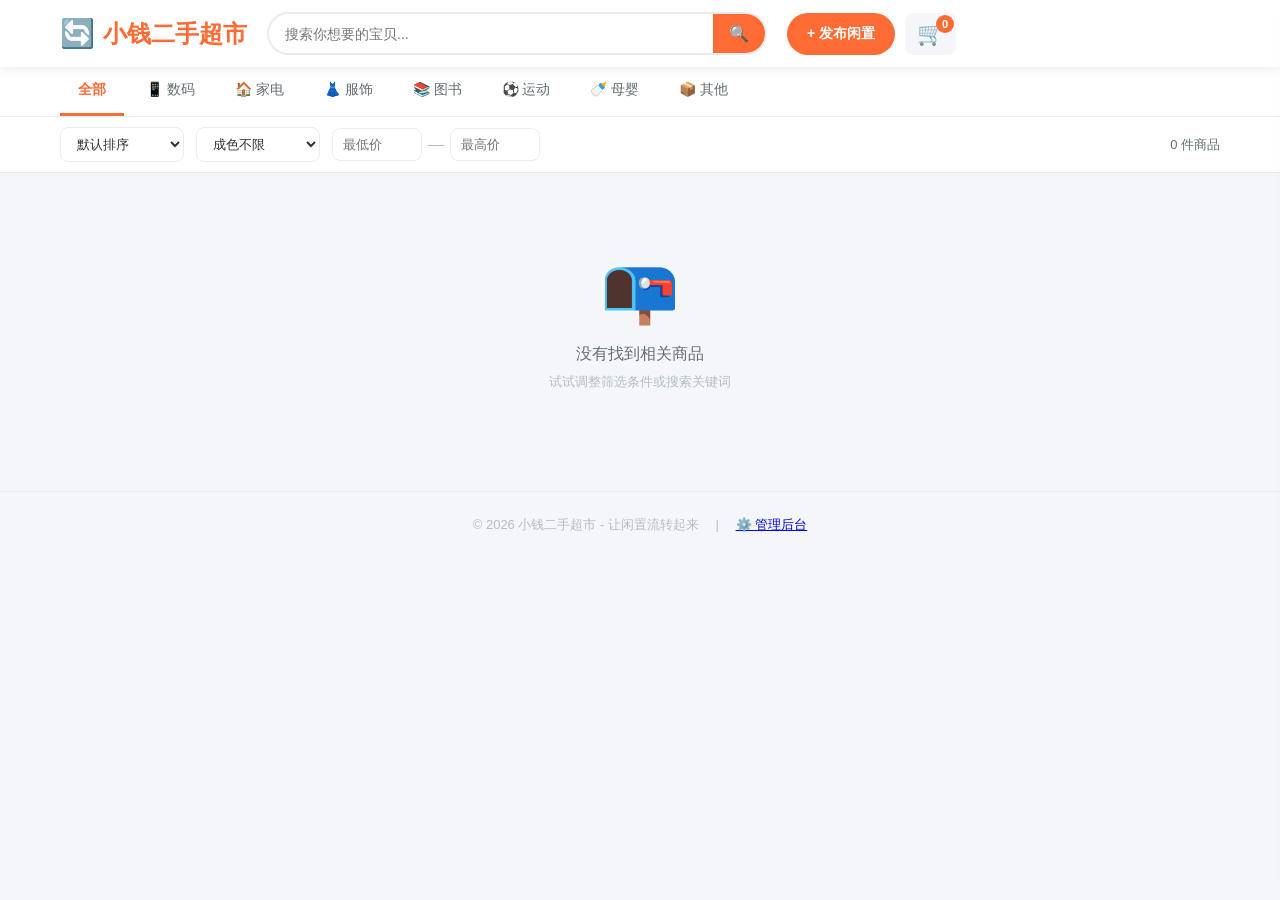
==== commit 50c72527: "??????" ====
--- a/index.html
+++ b/index.html
@@ -1,4 +1,4 @@
-﻿<!DOCTYPE html>
+<!DOCTYPE html>
 <html lang="zh-CN">
 <head>
     <meta charset="UTF-8">
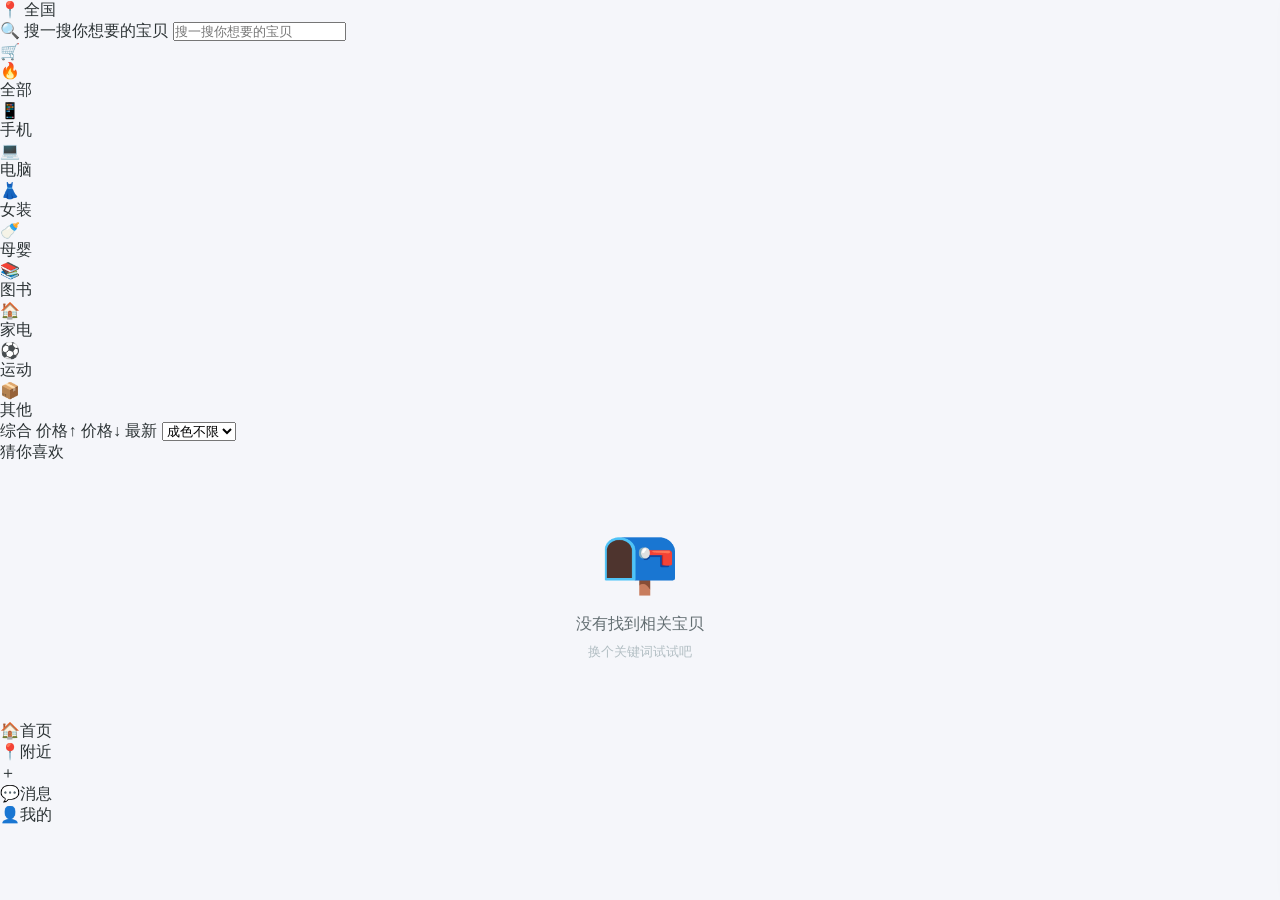
==== commit d4457441: "????UI??" ====
--- a/index.html
+++ b/index.html
@@ -2,107 +2,136 @@
 <html lang="zh-CN">
 <head>
     <meta charset="UTF-8">
-    <meta name="viewport" content="width=device-width, initial-scale=1.0">
-    <title>小钱二手超市 - 二手交易平台</title>
+    <meta name="viewport" content="width=device-width, initial-scale=1.0, user-scalable=no, viewport-fit=cover">
+    <title>小钱二手超市</title>
     <link rel="stylesheet" href="style.css">
 </head>
 <body>
-    <header class="header">
-        <div class="header-inner">
-            <div class="logo" onclick="location.reload()">
-                <span class="logo-icon">🔄</span>
-                <span class="logo-text">小钱二手超市</span>
+    <!-- 顶部导航 -->
+    <header class="top-bar">
+        <div class="top-bar-inner">
+            <span class="city-picker" onclick="alert('当前城市：全国')">📍 全国</span>
+            <div class="search-box" onclick="focusSearch()">
+                🔍 <span class="search-placeholder">搜一搜你想要的宝贝</span>
+                <input type="text" id="searchInput" class="search-input" placeholder="搜一搜你想要的宝贝" oninput="filterProducts()">
             </div>
-            <div class="search-bar">
-                <input type="text" id="searchInput" placeholder="搜索你想要的宝贝..." oninput="filterProducts()">
-                <button class="search-btn" onclick="filterProducts()">🔍</button>
-            </div>
-            <div class="header-actions">
-                <button class="btn-sell" onclick="openSellModal()">+ 发布闲置</button>
-                <button class="btn-cart" onclick="toggleCart()">
-                    🛒 <span id="cartCount" class="cart-badge">0</span>
-                </button>
-            </div>
+            <span class="top-icons">
+                <span onclick="toggleCart()">🛒<em id="cartDot" class="red-dot" style="display:none"></em></span>
+            </span>
         </div>
     </header>
-    <nav class="category-nav">
-        <div class="category-inner">
-            <button class="category-btn active" data-category="all" onclick="setCategory('all', this)">全部</button>
-            <button class="category-btn" data-category="数码" onclick="setCategory('数码', this)">📱 数码</button>
-            <button class="category-btn" data-category="家电" onclick="setCategory('家电', this)">🏠 家电</button>
-            <button class="category-btn" data-category="服饰" onclick="setCategory('服饰', this)">👗 服饰</button>
-            <button class="category-btn" data-category="图书" onclick="setCategory('图书', this)">📚 图书</button>
-            <button class="category-btn" data-category="运动" onclick="setCategory('运动', this)">⚽ 运动</button>
-            <button class="category-btn" data-category="母婴" onclick="setCategory('母婴', this)">🍼 母婴</button>
-            <button class="category-btn" data-category="其他" onclick="setCategory('其他', this)">📦 其他</button>
+
+    <!-- 内容区 -->
+    <div class="tab-content" id="tabHome">
+        <!-- 分类图标 -->
+        <div class="category-icons">
+            <div class="cat-item" onclick="setCategory('all',this)"><div class="cat-icon">🔥</div><span>全部</span></div>
+            <div class="cat-item" onclick="setCategory('数码',this)"><div class="cat-icon">📱</div><span>手机</span></div>
+            <div class="cat-item" onclick="setCategory('数码',this)"><div class="cat-icon">💻</div><span>电脑</span></div>
+            <div class="cat-item" onclick="setCategory('服饰',this)"><div class="cat-icon">👗</div><span>女装</span></div>
+            <div class="cat-item" onclick="setCategory('母婴',this)"><div class="cat-icon">🍼</div><span>母婴</span></div>
+            <div class="cat-item" onclick="setCategory('图书',this)"><div class="cat-icon">📚</div><span>图书</span></div>
+            <div class="cat-item" onclick="setCategory('家电',this)"><div class="cat-icon">🏠</div><span>家电</span></div>
+            <div class="cat-item" onclick="setCategory('运动',this)"><div class="cat-icon">⚽</div><span>运动</span></div>
+            <div class="cat-item" onclick="setCategory('其他',this)"><div class="cat-icon">📦</div><span>其他</span></div>
         </div>
-    </nav>
-    <div class="filter-bar">
-        <div class="filter-inner">
-            <select id="sortSelect" onchange="filterProducts()">
-                <option value="default">默认排序</option>
-                <option value="price-asc">价格从低到高</option>
-                <option value="price-desc">价格从高到低</option>
-                <option value="newest">最新发布</option>
-            </select>
-            <select id="conditionSelect" onchange="filterProducts()">
+
+        <!-- 筛选栏 -->
+        <div class="filter-row">
+            <span class="filter-tag active" data-sort="default" onclick="setSort('default',this)">综合</span>
+            <span class="filter-tag" data-sort="price-asc" onclick="setSort('price-asc',this)">价格↑</span>
+            <span class="filter-tag" data-sort="price-desc" onclick="setSort('price-desc',this)">价格↓</span>
+            <span class="filter-tag" data-sort="newest" onclick="setSort('newest',this)">最新</span>
+            <select id="conditionSelect" onchange="filterProducts()" class="condition-select">
                 <option value="all">成色不限</option>
                 <option value="全新">全新</option>
                 <option value="九成新">九成新</option>
                 <option value="八成新">八成新</option>
-                <option value="七成新及以下">七成新及以下</option>
             </select>
-            <div class="price-filter">
-                <input type="number" id="priceMin" placeholder="最低价" onchange="filterProducts()">
-                <span>—</span>
-                <input type="number" id="priceMax" placeholder="最高价" onchange="filterProducts()">
-            </div>
-            <span id="resultCount" class="result-count"></span>
+        </div>
+
+        <div class="section-title">猜你喜欢</div>
+        <div class="waterfall" id="productGrid"></div>
+        <div id="emptyState" class="empty-state" style="display:none;">
+            <div class="empty-icon">📭</div><p>没有找到相关宝贝</p><p class="empty-hint">换个关键词试试吧</p>
         </div>
     </div>
-    <main class="main-content">
-        <div id="productGrid" class="product-grid"></div>
-        <div id="emptyState" class="empty-state" style="display:none;">
-            <div class="empty-icon">📭</div>
-            <p>没有找到相关商品</p>
-            <p class="empty-hint">试试调整筛选条件或搜索关键词</p>
-        </div>
-    </main>
-    <div id="detailModal" class="modal" onclick="if(event.target===this)closeDetail()">
-        <div class="modal-content">
-            <button class="modal-close" onclick="closeDetail()">✕</button>
-            <div class="detail-body" id="detailBody"></div>
+
+    <div class="tab-content" id="tabNearby" style="display:none;">
+        <div style="padding:40px;text-align:center;color:#999;">附近功能开发中...</div>
+    </div>
+    <div class="tab-content" id="tabMessages" style="display:none;">
+        <div style="padding:40px;text-align:center;color:#999;">消息功能开发中...</div>
+    </div>
+    <div class="tab-content" id="tabProfile" style="display:none;">
+        <div class="profile-page">
+            <div class="profile-avatar">👤</div>
+            <div class="profile-name">用户</div>
+            <div class="profile-stats">
+                <div><b id="myPublishCount">0</b><span>发布</span></div>
+                <div><b id="myBuyCount">0</b><span>已购</span></div>
+            </div>
+            <div class="profile-menu">
+                <div class="menu-item" onclick="location.href='admin.html'">⚙️ 管理后台</div>
+                <div class="menu-item" onclick="localStorage.clear();sessionStorage.clear();location.reload()">🗑️ 清除缓存</div>
+            </div>
         </div>
     </div>
+
+    <!-- 底部导航 -->
+    <nav class="bottom-nav">
+        <div class="nav-item active" data-tab="tabHome" onclick="switchTab('tabHome',this)"><span class="nav-icon">🏠</span><span class="nav-label">首页</span></div>
+        <div class="nav-item" data-tab="tabNearby" onclick="switchTab('tabNearby',this)"><span class="nav-icon">📍</span><span class="nav-label">附近</span></div>
+        <div class="nav-item nav-publish" onclick="openSellModal()"><span class="nav-icon">＋</span></div>
+        <div class="nav-item" data-tab="tabMessages" onclick="switchTab('tabMessages',this)"><span class="nav-icon">💬</span><span class="nav-label">消息</span></div>
+        <div class="nav-item" data-tab="tabProfile" onclick="switchTab('tabProfile',this)"><span class="nav-icon">👤</span><span class="nav-label">我的</span></div>
+    </nav>
+
+    <!-- 商品详情弹窗 -->
+    <div id="detailModal" class="modal" onclick="if(event.target===this)closeDetail()">
+        <div class="modal-content detail-sheet">
+            <button class="modal-close" onclick="closeDetail()">✕</button>
+            <div class="detail-image" id="detailImage"></div>
+            <div class="detail-price" id="detailPrice"></div>
+            <div class="detail-title" id="detailTitle"></div>
+            <div class="detail-tags" id="detailTags"></div>
+            <div class="detail-desc" id="detailDesc"></div>
+            <div class="seller-card">
+                <div class="seller-avatar">👤</div>
+                <div class="seller-info"><div class="seller-name" id="detailSeller"></div><div class="seller-contact" id="detailContact"></div></div>
+            </div>
+            <div class="detail-btns">
+                <button class="btn-fav">❤️ 收藏</button>
+                <button class="btn-buy" onclick="contactSeller(currentDetailId)">💬 我想要</button>
+            </div>
+        </div>
+    </div>
+
+    <!-- 发布弹窗 -->
     <div id="sellModal" class="modal" onclick="if(event.target===this)closeSellModal()">
-        <div class="modal-content sell-modal">
+        <div class="modal-content sell-sheet">
             <button class="modal-close" onclick="closeSellModal()">✕</button>
-            <h2>发布闲置物品</h2>
+            <h2>发布闲置</h2>
             <form id="sellForm" onsubmit="publishProduct(event)">
-                <div class="form-group"><label>商品名称 *</label><input type="text" id="sellTitle" required placeholder="请输入商品名称"></div>
-                <div class="form-group"><label>分类 *</label><select id="sellCategory" required><option value="">请选择分类</option><option value="数码">数码</option><option value="家电">家电</option><option value="服饰">服饰</option><option value="图书">图书</option><option value="运动">运动</option><option value="母婴">母婴</option><option value="其他">其他</option></select></div>
-                <div class="form-group"><label>价格（元）*</label><input type="number" id="sellPrice" required placeholder="请输入价格" min="0" step="0.01"></div>
-                <div class="form-group"><label>成色 *</label><select id="sellCondition" required><option value="">请选择成色</option><option value="全新">全新</option><option value="九成新">九成新</option><option value="八成新">八成新</option><option value="七成新及以下">七成新及以下</option></select></div>
-                <div class="form-group"><label>商品描述</label><textarea id="sellDesc" rows="3" placeholder="描述一下你的闲置物品吧..."></textarea></div>
+                <div class="form-group"><label>商品名称 *</label><input type="text" id="sellTitle" required placeholder="宝贝标题"></div>
+                <div class="form-group"><label>分类 *</label><select id="sellCategory" required><option value="">请选择</option><option value="数码">数码</option><option value="家电">家电</option><option value="服饰">服饰</option><option value="图书">图书</option><option value="运动">运动</option><option value="母婴">母婴</option><option value="其他">其他</option></select></div>
+                <div class="form-group"><label>价格（元）*</label><input type="number" id="sellPrice" required placeholder="0" min="0" step="0.01"></div>
+                <div class="form-group"><label>成色 *</label><select id="sellCondition" required><option value="">请选择</option><option value="全新">全新</option><option value="九成新">九成新</option><option value="八成新">八成新</option><option value="七成新及以下">七成新及以下</option></select></div>
+                <div class="form-group"><label>商品描述</label><textarea id="sellDesc" rows="3" placeholder="描述一下你的宝贝..."></textarea></div>
                 <div class="form-group"><label>卖家昵称 *</label><input type="text" id="sellSeller" required placeholder="你的昵称"></div>
-                <div class="form-group"><label>联系方式</label><input type="text" id="sellContact" placeholder="手机号/微信号（可选）"></div>
-                <button type="submit" class="btn-publish">发布商品</button>
+                <div class="form-group"><label>联系方式</label><input type="text" id="sellContact" placeholder="手机号/微信号"></div>
+                <button type="submit" class="btn-publish">发布</button>
             </form>
         </div>
     </div>
 
     <!-- 付款弹窗 -->
     <div id="payModal" class="modal" onclick="if(event.target===this)closePayModal()">
-        <div class="modal-content pay-modal">
+        <div class="modal-content pay-sheet">
             <button class="modal-close" onclick="closePayModal()">✕</button>
             <div id="payStep1">
-                <div class="pay-icon">💳</div>
-                <h2>确认付款</h2>
-                <div class="pay-product-info">
-                    <div class="pay-product-image" id="payImage"></div>
-                    <div class="pay-product-title" id="payTitle"></div>
-                    <div class="pay-product-price" id="payPrice"></div>
-                </div>
+                <div class="pay-icon">💳</div><h2>确认付款</h2>
+                <div id="payProductInfo"></div>
                 <div class="pay-methods">
                     <label class="pay-method active"><input type="radio" name="payMethod" value="wechat" checked> 💚 微信支付</label>
                     <label class="pay-method"><input type="radio" name="payMethod" value="alipay"> 💙 支付宝</label>
@@ -111,31 +140,26 @@
                 <p class="pay-hint">🔒 支付安全由平台保障</p>
             </div>
             <div id="payStep2" style="display:none;">
-                <div class="pay-success-icon">✅</div>
-                <h2 class="pay-success-title">支付成功！</h2>
-                <div class="pay-contact-reveal">
-                    <div class="contact-label">👤 卖家</div>
-                    <div class="contact-value" id="paySeller"></div>
-                    <div class="contact-label">📞 联系方式</div>
-                    <div class="contact-value contact-highlight" id="payContact"></div>
-                </div>
-                <p class="pay-contact-hint">请主动联系卖家完成线下交易</p>
+                <div class="pay-success-icon">✅</div><h2 class="pay-success-title">支付成功</h2>
+                <div class="pay-contact-reveal"><div class="contact-label">卖家</div><div class="contact-value" id="paySeller"></div><div class="contact-label">联系方式</div><div class="contact-value contact-highlight" id="payContact"></div></div>
+                <p class="pay-contact-hint">请主动联系卖家完成交易</p>
                 <button class="btn-pay-done" onclick="closePayModal()">知道了</button>
             </div>
         </div>
     </div>
 
+    <!-- 购物车侧边 -->
     <div id="cartOverlay" class="cart-overlay" onclick="toggleCart()"></div>
     <div id="cartPanel" class="cart-panel">
         <div class="cart-header"><h3>🛒 我的购物车</h3><button onclick="toggleCart()">✕</button></div>
         <div id="cartItems" class="cart-items"></div>
-        <div id="cartEmpty" class="cart-empty"><p>🛍️</p><p>购物车空空如也</p><p class="cart-empty-hint">快去逛逛吧~</p></div>
+        <div id="cartEmpty" class="cart-empty"><p>🛍️</p><p>购物车空空如也</p></div>
         <div class="cart-footer" id="cartFooter" style="display:none;">
-            <div class="cart-total"><span>合计：</span><span id="cartTotal" class="cart-total-price">¥0.00</span></div>
+            <div class="cart-total"><span>合计：</span><span id="cartTotal">¥0.00</span></div>
             <button class="btn-checkout" onclick="checkout()">立即结算</button>
         </div>
     </div>
-    <footer class="footer"><p>© 2026 小钱二手超市 - 让闲置流转起来 &emsp;|&emsp; <a href="admin.html">⚙️ 管理后台</a></p></footer>
+
     <script src="data.js"></script>
     <script src="script.js"></script>
 </body>
